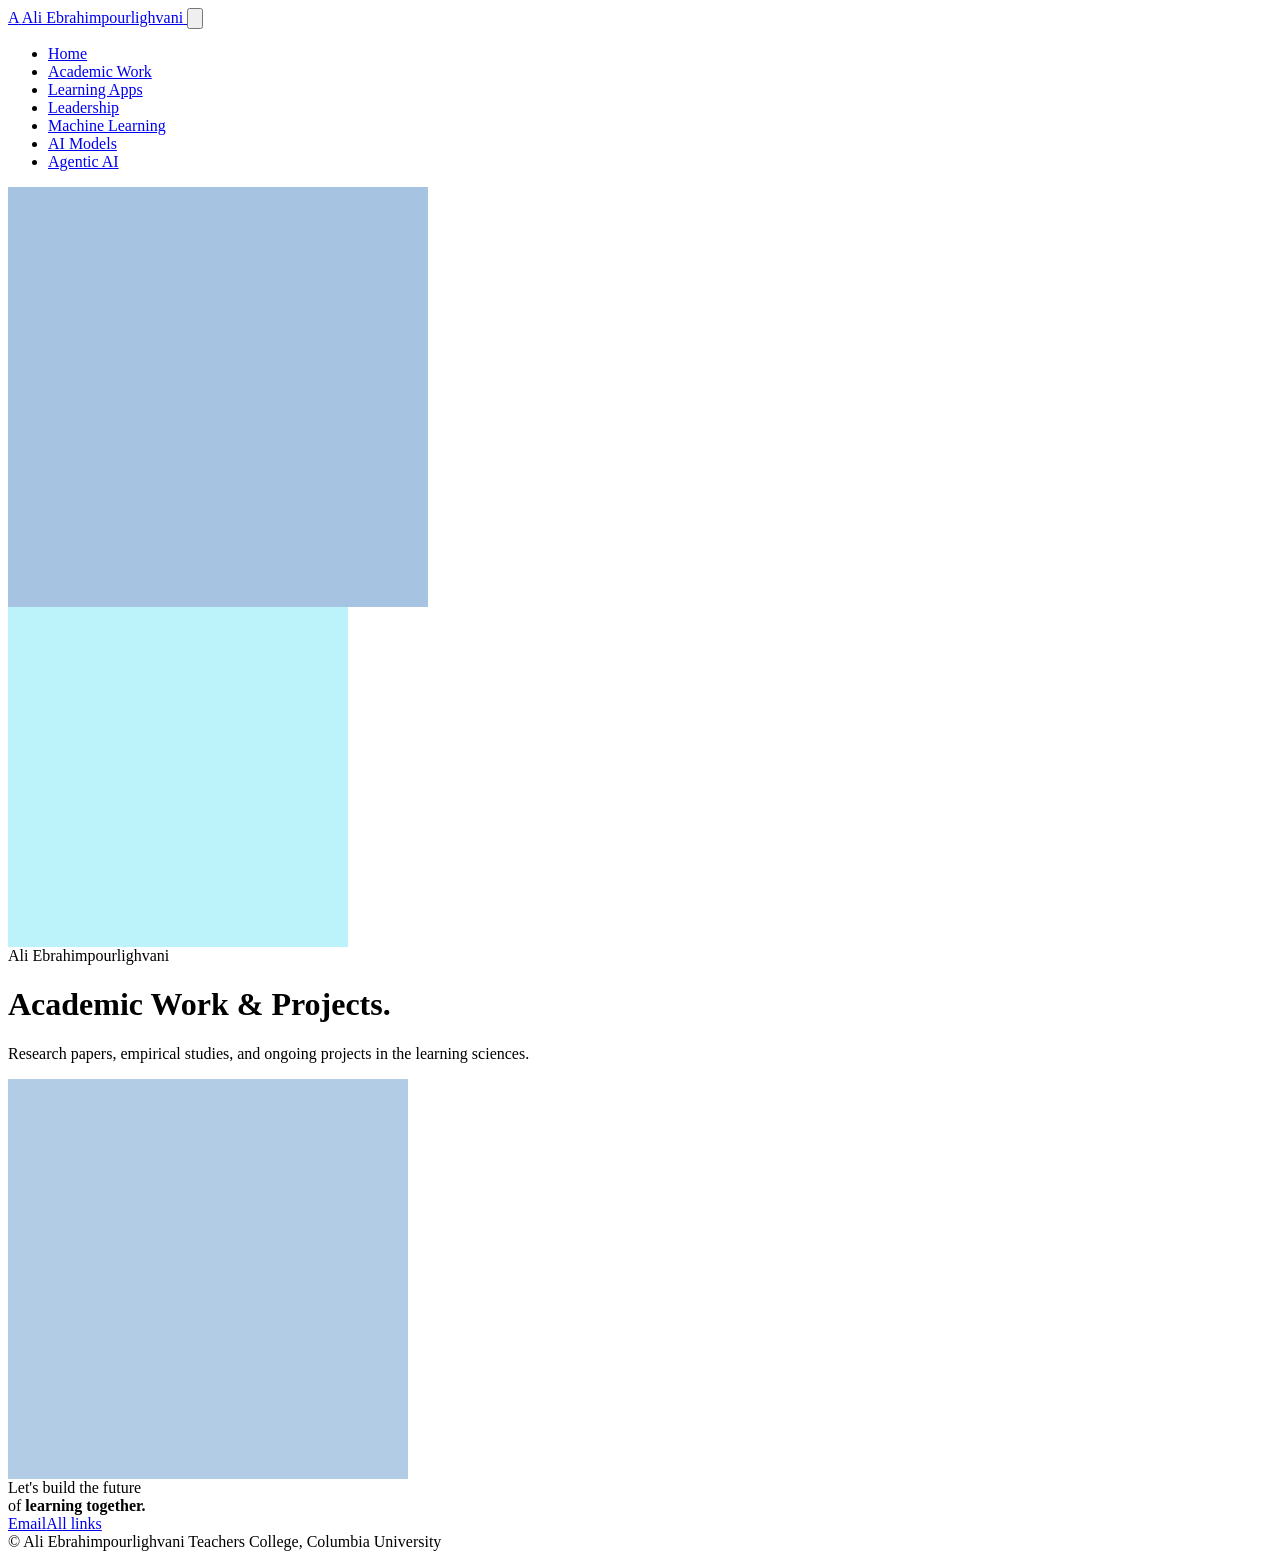
==== academic.html @ 847b02c2 "Add files via upload" ====
<!DOCTYPE html>
<html lang="en">
<head>
  <meta charset="UTF-8" />
  <meta name="viewport" content="width=device-width, initial-scale=1.0" />
  <title>Academic Work & Projects — Ali Ebrahimpourlighvani</title>
  <meta name="description" content="Research papers, empirical studies, and ongoing projects in the learning sciences." />
  <link rel="preconnect" href="https://fonts.googleapis.com" />
  <link rel="preconnect" href="https://fonts.gstatic.com" crossorigin />
  <link href="https://fonts.googleapis.com/css2?family=Fraunces:opsz,wght@9..144,300;9..144,400;9..144,500;9..144,600;9..144,700&family=Inter:wght@300;400;500;600;700&family=JetBrains+Mono:wght@400;500&display=swap" rel="stylesheet" />
  <link rel="stylesheet" href="css/style.css" />
</head>
<body>
  <nav class="site-nav">
    <div class="nav-inner">
      <a class="brand" href="index.html">
        <span class="mark">A</span>
        <span class="name">Ali Ebrahimpourlighvani</span>
      </a>
      <button id="nav-toggle" aria-label="Open menu" aria-expanded="false">
        <svg viewBox="0 0 24 24" aria-hidden="true"><line x1="3" y1="6" x2="21" y2="6"/><line x1="3" y1="12" x2="21" y2="12"/><line x1="3" y1="18" x2="21" y2="18"/></svg>
      </button>
      <ul class="nav-links">
        <li><a href="index.html">Home</a></li>
        <li><a href="academic.html">Academic Work</a></li>
        <li><a href="learning-apps.html">Learning Apps</a></li>
        <li><a href="leadership.html">Leadership</a></li>
        <li><a href="machine-learning.html">Machine Learning</a></li>
        <li><a href="ai-models.html">AI Models</a></li>
        <li><a href="agentic-ai.html">Agentic AI</a></li>
      </ul>
    </div>
  </nav>

  <div class="page-hero">
    <div class="blob" style="width:420px;height:420px;background:#0058A8;top:-160px;left:-120px;opacity:.35"></div>
    <div class="blob" style="width:340px;height:340px;background:#22D3EE;top:-60px;right:-100px;animation-delay:-7s;opacity:.3"></div>
    <header class="page-hero-inner reveal">
      <span class="tag" style="margin-bottom:1.2rem"><span class="dot"></span> Ali Ebrahimpourlighvani</span>
      <h1>Academic Work &amp; <b>Projects.</b></h1>
      <p class="lede">Research papers, empirical studies, and ongoing projects in the learning sciences.</p>
    </header>
  </div>

  <main class="page-main">
    <div id="cards" class="grid"></div>
  </main>

  <footer>
    <div class="blob" style="width:400px;height:400px;background:#0058A8;bottom:-200px;right:-100px;opacity:.3"></div>
    <div class="footer-inner">
      <div class="big">Let's build the future<br />of <b>learning together.</b></div>
      <div class="footer-links"><a href="mailto:ae2936@tc.columbia.edu">Email</a><a href="index.html#contact">All links</a></div>
    </div>
    <div class="footer-base">
      <span>&copy; <span data-year></span> Ali Ebrahimpourlighvani</span>
      <span>Teachers College, Columbia University</span>
    </div>
  </footer>

  <script src="data/content.js"></script>
  <script src="js/main.js"></script>
  <script>document.addEventListener("DOMContentLoaded", () => renderSection("academic"));</script>
</body>
</html>
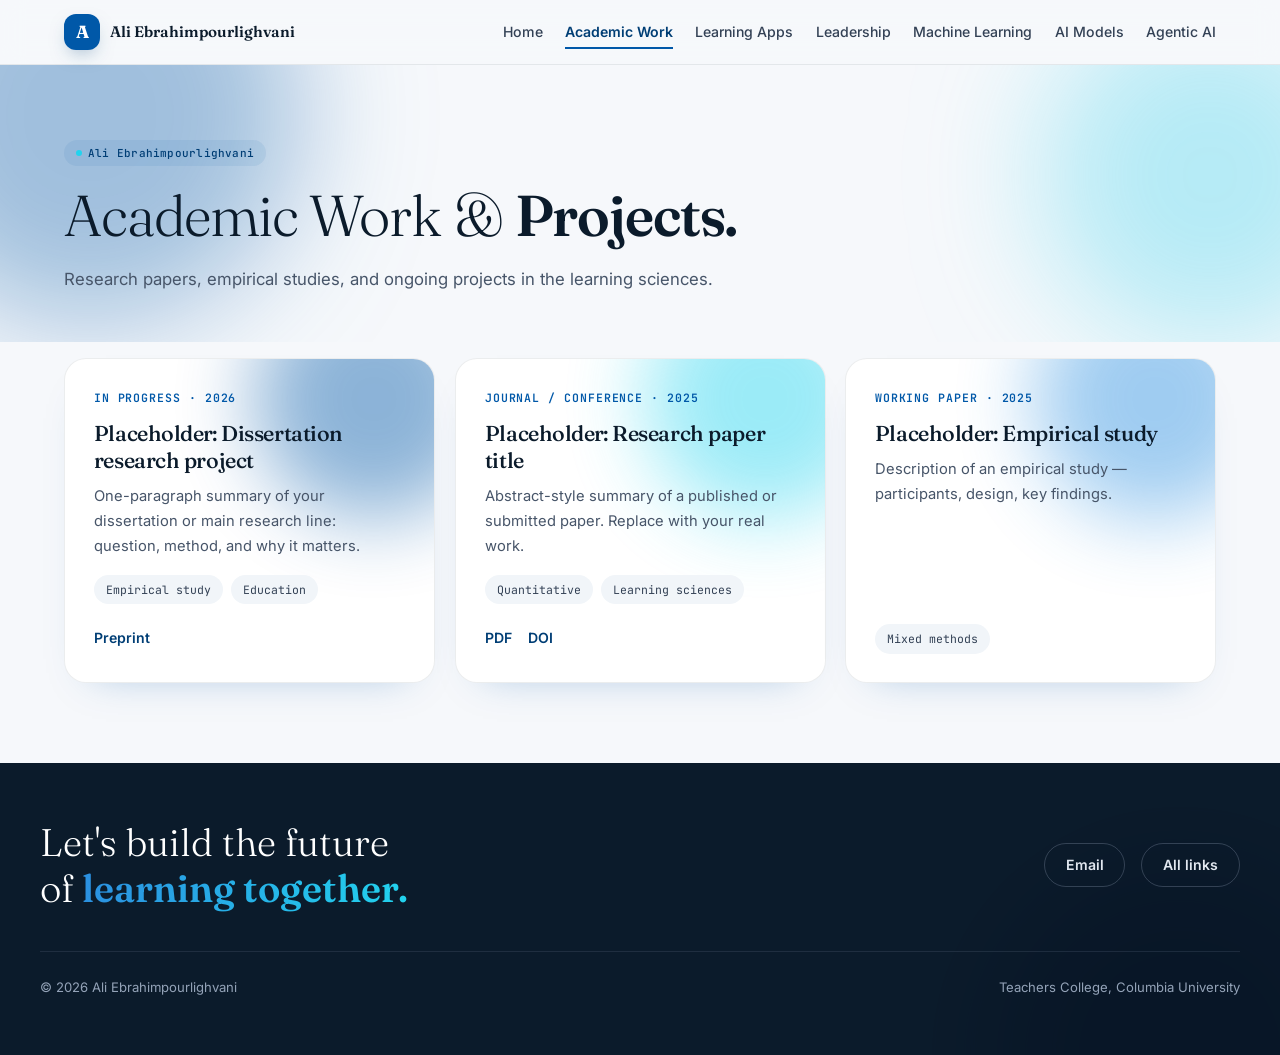
==== commit 98392383: "Add files via upload" ====
--- a/academic.html
+++ b/academic.html
@@ -8,7 +8,7 @@
   <link rel="preconnect" href="https://fonts.googleapis.com" />
   <link rel="preconnect" href="https://fonts.gstatic.com" crossorigin />
   <link href="https://fonts.googleapis.com/css2?family=Fraunces:opsz,wght@9..144,300;9..144,400;9..144,500;9..144,600;9..144,700&family=Inter:wght@300;400;500;600;700&family=JetBrains+Mono:wght@400;500&display=swap" rel="stylesheet" />
-  <link rel="stylesheet" href="css/style.css" />
+  <link rel="stylesheet" href="style.css" />
 </head>
 <body>
   <nav class="site-nav">
@@ -58,8 +58,8 @@
     </div>
   </footer>
 
-  <script src="data/content.js"></script>
-  <script src="js/main.js"></script>
+  <script src="content.js"></script>
+  <script src="main.js"></script>
   <script>document.addEventListener("DOMContentLoaded", () => renderSection("academic"));</script>
 </body>
 </html>
--- a/style.css
+++ b/style.css
@@ -0,0 +1,348 @@
+/* ============================================================
+   Ali Ebrahimpourlighvani — Personal Academic Website  v3
+   Design: 21st AI sketch (Take 1) + ui-ux-pro-max design system.
+   Fraunces display serif · Inter body · JetBrains Mono accents.
+   Columbia blue + cyan, animated gradient blobs, bento grid.
+   ============================================================ */
+
+:root {
+  --cu: #0058a8;
+  --cu-deep: #003e75;
+  --cu-light: #2b8fe0;
+  --cyan: #22d3ee;
+  --ink: #0b1b2b;
+  --paper: #f6f8fb;
+  --paper-2: #eef3f9;
+  --slate: #475569;
+  --slate-light: #64748b;
+  --line: rgba(11, 27, 43, 0.08);
+  --font-display: "Fraunces", Georgia, serif;
+  --font-body: "Inter", -apple-system, "Segoe UI", sans-serif;
+  --font-mono: "JetBrains Mono", ui-monospace, monospace;
+  --maxw: 1200px;
+  --ease: cubic-bezier(0.2, 0.7, 0.2, 1);
+}
+
+* { margin: 0; padding: 0; box-sizing: border-box; }
+html { scroll-behavior: smooth; }
+body {
+  font-family: var(--font-body);
+  color: var(--ink);
+  background: var(--paper);
+  line-height: 1.7;
+  min-height: 100vh;
+  display: flex; flex-direction: column;
+  overflow-x: hidden;
+  -webkit-font-smoothing: antialiased;
+}
+
+h1, h2, h3 { font-family: var(--font-display); letter-spacing: -0.02em; font-weight: 500; }
+a { color: var(--cu); text-decoration: none; cursor: pointer; }
+a:focus-visible, button:focus-visible { outline: 3px solid var(--cyan); outline-offset: 3px; border-radius: 6px; }
+
+.mono { font-family: var(--font-mono); }
+.grad-text {
+  background: linear-gradient(100deg, var(--cu) 0%, var(--cu-light) 40%, var(--cyan) 100%);
+  -webkit-background-clip: text; background-clip: text; color: transparent;
+  background-size: 200% auto; animation: shine 6s linear infinite;
+}
+@keyframes shine { to { background-position: 200% center; } }
+
+/* ---------- Animated gradient blobs ---------- */
+.blob {
+  position: absolute; border-radius: 50%; filter: blur(60px); opacity: 0.5;
+  mix-blend-mode: multiply; animation: float 18s ease-in-out infinite;
+  pointer-events: none;
+}
+@keyframes float {
+  0%, 100% { transform: translate(0, 0) scale(1); }
+  33% { transform: translate(40px, -30px) scale(1.15); }
+  66% { transform: translate(-30px, 25px) scale(0.95); }
+}
+
+/* ---------- Reveal on scroll ---------- */
+.reveal { opacity: 0; transform: translateY(22px); transition: opacity 0.6s var(--ease), transform 0.6s var(--ease); }
+.reveal.visible { opacity: 1; transform: none; }
+
+@media (prefers-reduced-motion: reduce) {
+  * { animation: none !important; transition: none !important; }
+  .reveal { opacity: 1; transform: none; }
+  html { scroll-behavior: auto; }
+}
+
+/* ---------- Nav ---------- */
+nav.site-nav {
+  position: sticky; top: 0; z-index: 100;
+  backdrop-filter: blur(12px);
+  background: rgba(246, 248, 251, 0.75);
+  border-bottom: 1px solid var(--line);
+}
+.nav-inner {
+  max-width: var(--maxw); margin: 0 auto; padding: 0 1.5rem;
+  height: 64px; display: flex; align-items: center; justify-content: space-between; gap: 1rem;
+}
+.brand { display: flex; align-items: center; gap: 0.65rem; }
+.brand .mark {
+  display: grid; place-items: center; width: 36px; height: 36px; border-radius: 12px;
+  background: var(--cu); color: #fff; font-family: var(--font-display);
+  font-weight: 700; font-size: 1.1rem; box-shadow: 0 8px 20px -8px rgba(0, 62, 117, 0.5);
+}
+.brand .name { font-family: var(--font-display); font-weight: 600; font-size: 0.95rem; color: var(--ink); }
+.nav-links { display: flex; align-items: center; gap: 1.4rem; list-style: none; }
+.nav-links a {
+  position: relative; color: #334155; font-size: 0.88rem; font-weight: 500;
+  padding: 0.4rem 0; white-space: nowrap;
+}
+.nav-links a::after {
+  content: ""; position: absolute; left: 0; bottom: -2px; width: 0; height: 2px;
+  background: var(--cu); transition: width 0.3s var(--ease);
+}
+.nav-links a:hover::after, .nav-links a.active::after { width: 100%; }
+.nav-links a.active { color: var(--cu-deep); font-weight: 600; }
+#nav-toggle {
+  display: none; background: none; border: 1px solid var(--line); color: var(--ink);
+  border-radius: 10px; padding: 0.5rem 0.7rem; cursor: pointer; min-width: 44px; min-height: 44px;
+}
+#nav-toggle svg { width: 20px; height: 20px; stroke: currentColor; fill: none; stroke-width: 2; stroke-linecap: round; }
+
+/* ---------- Buttons ---------- */
+.btn-primary {
+  position: relative; overflow: hidden; display: inline-flex; align-items: center; gap: 0.5rem;
+  color: #fff; border-radius: 999px; padding: 0.85rem 1.7rem; min-height: 44px;
+  font-size: 0.9rem; font-weight: 600;
+  background: linear-gradient(135deg, var(--cu) 0%, var(--cu-deep) 100%);
+  box-shadow: 0 12px 30px -10px rgba(0, 88, 168, 0.6), inset 0 0 0 1px rgba(255, 255, 255, 0.1);
+  transition: transform 0.3s var(--ease), box-shadow 0.3s var(--ease);
+}
+.btn-primary:hover { transform: translateY(-2px); box-shadow: 0 18px 40px -10px rgba(0, 88, 168, 0.7); text-decoration: none; }
+.btn-primary::after {
+  content: ""; position: absolute; top: 0; left: -100%; width: 60%; height: 100%;
+  background: linear-gradient(90deg, transparent, rgba(255, 255, 255, 0.35), transparent);
+  transform: skewX(-20deg); transition: left 0.7s var(--ease);
+}
+.btn-primary:hover::after { left: 130%; }
+.btn-ghost {
+  display: inline-flex; align-items: center; gap: 0.5rem;
+  border-radius: 999px; padding: 0.85rem 1.7rem; min-height: 44px;
+  font-size: 0.9rem; font-weight: 600; color: var(--cu-deep);
+  background: #fff; border: 1px solid rgba(0, 88, 168, 0.25);
+  transition: all 0.3s var(--ease);
+}
+.btn-ghost:hover { background: var(--cu); color: #fff; border-color: var(--cu); transform: translateY(-2px); text-decoration: none; }
+.btn-primary svg, .btn-ghost svg { width: 16px; height: 16px; stroke: currentColor; fill: none; stroke-width: 2.5; stroke-linecap: round; stroke-linejoin: round; }
+
+/* ---------- Tag chip ---------- */
+.tag {
+  display: inline-flex; align-items: center; gap: 6px; font-size: 11px; font-weight: 500;
+  padding: 4px 12px; border-radius: 999px; background: rgba(0, 88, 168, 0.08);
+  color: var(--cu-deep); font-family: var(--font-mono); letter-spacing: 0.02em;
+}
+.tag .dot { width: 6px; height: 6px; border-radius: 50%; background: var(--cyan); animation: pulse 2s infinite; }
+@keyframes pulse { 50% { box-shadow: 0 0 0 6px rgba(34, 211, 238, 0.15); } }
+
+/* ---------- Hero ---------- */
+.hero-section { position: relative; padding: 5.5rem 0 0; overflow: hidden; }
+.hero {
+  position: relative; max-width: var(--maxw); margin: 0 auto; padding: 0 1.5rem;
+  display: grid; grid-template-columns: 7fr 5fr; gap: 4rem; align-items: center;
+}
+.hero-text .kicker-row { display: flex; align-items: center; gap: 0.8rem; margin-bottom: 1.4rem; flex-wrap: wrap; }
+.hero-text .loc { font-family: var(--font-mono); font-size: 0.75rem; color: var(--slate-light); }
+.hero-text h1 { font-size: clamp(2.6rem, 6.5vw, 5rem); line-height: 1.0; font-weight: 300; }
+.hero-text h1 b { font-weight: 600; }
+.hero-text .tagline { margin-top: 1.5rem; font-size: 1.15rem; color: #334155; max-width: 34rem; }
+.hero-text .tagline em { font-style: normal; color: var(--cu-deep); font-weight: 600; }
+.hero-cta { margin-top: 2.2rem; display: flex; flex-wrap: wrap; gap: 1rem; align-items: center; }
+.hero-stats { margin-top: 3rem; display: flex; align-items: center; gap: 2rem; flex-wrap: wrap; }
+.hero-stats .stat .num { font-family: var(--font-display); font-weight: 600; font-size: 1.7rem; color: var(--cu-deep); line-height: 1.2; }
+.hero-stats .stat .lbl { font-size: 0.7rem; text-transform: uppercase; letter-spacing: 0.1em; color: var(--slate-light); }
+.hero-stats .sep { width: 1px; height: 40px; background: #cbd5e1; }
+
+/* Portrait */
+.portrait-wrap { position: relative; justify-self: center; }
+.portrait-frame {
+  position: relative; border-radius: 28px; overflow: hidden;
+  width: min(400px, 82vw); aspect-ratio: 4 / 5;
+  box-shadow: 0 40px 80px -30px rgba(0, 62, 117, 0.55), 0 0 0 1px var(--line);
+}
+.portrait-frame::after {
+  content: ""; position: absolute; inset: 0; pointer-events: none;
+  background: linear-gradient(180deg, transparent 40%, rgba(0, 62, 117, 0.55) 100%);
+}
+.portrait-frame img { width: 100%; height: 100%; object-fit: cover; transition: transform 1.2s var(--ease); }
+.portrait-frame:hover img { transform: scale(1.05); }
+.portrait-frame .caption { position: absolute; bottom: 20px; left: 20px; right: 20px; z-index: 2; color: #fff; }
+.portrait-frame .caption .k { font-family: var(--font-mono); font-size: 10px; text-transform: uppercase; letter-spacing: 0.2em; opacity: 0.8; }
+.portrait-frame .caption .v { font-family: var(--font-display); font-size: 1.1rem; font-weight: 500; margin-top: 0.2rem; }
+.photo-placeholder {
+  width: 100%; height: 100%;
+  display: flex; flex-direction: column; align-items: center; justify-content: center; gap: 0.7rem;
+  background: linear-gradient(135deg, var(--cu), var(--cu-light) 60%, var(--cyan)); color: #fff; text-align: center; padding: 1.4rem;
+}
+.photo-placeholder .initials { font-family: var(--font-display); font-size: 4.5rem; font-weight: 600; }
+.photo-placeholder small { font-size: 0.8rem; opacity: 0.92; max-width: 220px; line-height: 1.5; }
+
+/* Floating chips */
+.chip {
+  position: absolute; z-index: 3; background: #fff; border-radius: 18px;
+  box-shadow: 0 20px 40px -16px rgba(0, 62, 117, 0.3); border: 1px solid var(--line);
+  padding: 0.8rem 1rem;
+}
+.chip.left { left: -28px; top: 52px; display: flex; align-items: center; gap: 0.7rem; }
+.chip.right { right: -18px; bottom: 90px; max-width: 210px; }
+.chip .chip-icon {
+  width: 36px; height: 36px; border-radius: 10px; color: #fff;
+  background: linear-gradient(135deg, var(--cu), var(--cyan)); display: grid; place-items: center;
+}
+.chip .chip-icon svg { width: 18px; height: 18px; stroke: currentColor; fill: none; stroke-width: 2; stroke-linecap: round; }
+.chip .k { font-family: var(--font-mono); font-size: 10px; color: var(--slate-light); text-transform: uppercase; letter-spacing: 0.1em; }
+.chip .v { font-size: 0.85rem; font-weight: 600; color: #1e293b; line-height: 1.35; margin-top: 2px; }
+
+/* ---------- Marquee ---------- */
+.marquee-band { position: relative; margin-top: 4.5rem; border-top: 1px solid var(--line); border-bottom: 1px solid var(--line); background: rgba(255, 255, 255, 0.45); overflow: hidden; }
+.marquee { display: flex; gap: 3rem; width: max-content; animation: scroll 30s linear infinite; padding: 1rem 0; }
+.marquee > div { display: flex; gap: 3rem; align-items: center; font-family: var(--font-mono); font-size: 0.8rem; text-transform: uppercase; letter-spacing: 0.15em; color: var(--slate-light); }
+.marquee .diamond { color: var(--cu); }
+@keyframes scroll { to { transform: translateX(-50%); } }
+@media (prefers-reduced-motion: reduce) { .marquee { animation: none; flex-wrap: wrap; width: auto; padding: 1rem 1.5rem; } }
+
+/* ---------- Sections ---------- */
+section.block { position: relative; padding: 5.5rem 0; }
+section.block.alt { background: var(--paper-2); }
+.block-inner { max-width: var(--maxw); margin: 0 auto; padding: 0 1.5rem; }
+.block-head { display: flex; flex-wrap: wrap; align-items: flex-end; justify-content: space-between; gap: 1.5rem; margin-bottom: 3rem; }
+.block-head h2 { font-size: clamp(2rem, 4.5vw, 3.4rem); font-weight: 300; line-height: 1.05; }
+.block-head h2 b { font-weight: 600; }
+.block-head .lede { max-width: 24rem; color: var(--slate); font-size: 0.98rem; }
+
+/* ---------- Bento grid ---------- */
+.bento-grid { display: grid; grid-template-columns: repeat(4, 1fr); gap: 1.25rem; grid-auto-rows: minmax(215px, auto); }
+.bento {
+  position: relative; overflow: hidden; border-radius: 22px; padding: 1.8rem;
+  background: #fff; border: 1px solid var(--line); display: block; color: var(--ink);
+  box-shadow: inset 0 1px 0 rgba(255, 255, 255, 0.6), 0 18px 40px -28px rgba(0, 88, 168, 0.35);
+  transition: transform 0.4s var(--ease), box-shadow 0.4s var(--ease), border-color 0.4s var(--ease);
+  transform-style: preserve-3d; will-change: transform;
+}
+.bento:hover {
+  border-color: rgba(0, 88, 168, 0.35); text-decoration: none;
+  box-shadow: inset 0 1px 0 rgba(255, 255, 255, 0.8), 0 30px 60px -24px rgba(0, 88, 168, 0.45);
+}
+.bento.span2 { grid-column: span 2; }
+.bento.rows2 { grid-row: span 2; }
+.bento .sheen {
+  position: absolute; inset: 0; pointer-events: none;
+  background: linear-gradient(115deg, transparent 30%, rgba(34, 211, 238, 0.18) 50%, transparent 70%);
+  transform: translateX(-120%); transition: transform 0.9s ease;
+}
+.bento:hover .sheen { transform: translateX(120%); }
+.bento .corner-grad { position: absolute; width: 240px; height: 240px; border-radius: 50%; filter: blur(40px); opacity: 0.45; transition: opacity 0.4s; top: -80px; right: -60px; pointer-events: none; }
+.bento:hover .corner-grad { opacity: 0.8; }
+.bento .inner { position: relative; display: flex; flex-direction: column; height: 100%; }
+.icon-tile {
+  width: 54px; height: 54px; border-radius: 14px; display: grid; place-items: center;
+  background: linear-gradient(135deg, rgba(0, 88, 168, 0.12), rgba(34, 211, 238, 0.18));
+  color: var(--cu); transition: transform 0.4s var(--ease);
+}
+.icon-tile svg { width: 26px; height: 26px; stroke: currentColor; fill: none; stroke-width: 1.8; stroke-linecap: round; stroke-linejoin: round; }
+.bento:hover .icon-tile { transform: translateY(-2px) rotate(-6deg) scale(1.06); }
+.bento .top-row { display: flex; align-items: flex-start; justify-content: space-between; }
+.bento h3 { font-size: 1.35rem; margin-top: 1.3rem; line-height: 1.25; }
+.bento.span2 h3 { font-size: 1.7rem; }
+.bento p { color: var(--slate); font-size: 0.92rem; margin-top: 0.6rem; max-width: 28rem; }
+.bento .go {
+  margin-top: auto; padding-top: 1.3rem; display: inline-flex; align-items: center; gap: 0.5rem;
+  font-size: 0.88rem; font-weight: 600; color: var(--cu-deep);
+}
+.bento .go svg { width: 16px; height: 16px; stroke: currentColor; fill: none; stroke-width: 2.5; stroke-linecap: round; stroke-linejoin: round; transition: transform 0.3s var(--ease); }
+.bento:hover .go svg { transform: translateX(4px); }
+.pill { font-family: var(--font-mono); font-size: 0.72rem; padding: 0.3rem 0.75rem; border-radius: 999px; background: #f1f5f9; color: #334155; }
+.pills { display: flex; flex-wrap: wrap; gap: 0.5rem; margin-top: 1rem; }
+
+/* ---------- Content cards (section pages, rendered from data) ---------- */
+.grid { display: grid; grid-template-columns: repeat(auto-fill, minmax(320px, 1fr)); gap: 1.25rem; }
+.card-meta { font-family: var(--font-mono); color: var(--cu); font-size: 0.72rem; font-weight: 600; text-transform: uppercase; letter-spacing: 0.08em; }
+.card h3 { font-size: 1.35rem; margin-top: 0.8rem; }
+.card p { flex: 1; }
+.card-links { display: flex; flex-wrap: wrap; gap: 1rem; margin-top: 1.1rem; }
+.card-links a { font-size: 0.88rem; font-weight: 600; color: var(--cu-deep); min-height: 32px; display: inline-flex; align-items: center; }
+.card-links a:hover { color: var(--cu); text-decoration: underline; }
+
+/* ---------- News timeline ---------- */
+.timeline { position: relative; padding-left: 2rem; }
+.timeline::before {
+  content: ""; position: absolute; left: 8px; top: 6px; bottom: 6px; width: 2px;
+  background: linear-gradient(180deg, var(--cu), var(--cyan));
+  border-radius: 2px;
+}
+.tl-item { position: relative; padding: 0 0 2rem 1.4rem; }
+.tl-item:last-child { padding-bottom: 0; }
+.tl-dot {
+  position: absolute; left: -2rem; top: 4px; width: 18px; height: 18px; border-radius: 50%;
+  background: #fff; border: 3px solid var(--cu); box-shadow: 0 0 0 4px rgba(0, 88, 168, 0.12);
+  transition: transform 0.3s var(--ease), box-shadow 0.3s var(--ease), border-color 0.3s var(--ease);
+}
+.tl-item:hover .tl-dot { transform: scale(1.25); box-shadow: 0 0 0 6px rgba(34, 211, 238, 0.25); border-color: var(--cyan); }
+.tl-card {
+  background: #fff; border: 1px solid var(--line); border-radius: 18px; padding: 1.3rem 1.5rem;
+  transition: transform 0.35s var(--ease), border-color 0.35s var(--ease), box-shadow 0.35s var(--ease);
+}
+.tl-item:hover .tl-card { transform: translateY(-4px); border-color: rgba(0, 88, 168, 0.3); box-shadow: 0 20px 40px -24px rgba(0, 88, 168, 0.4); }
+.tl-card .date { font-family: var(--font-mono); font-size: 0.75rem; color: var(--cu); font-weight: 600; letter-spacing: 0.05em; }
+.tl-card h3 { font-size: 1.2rem; margin-top: 0.3rem; }
+.tl-card p { color: var(--slate); font-size: 0.92rem; margin-top: 0.3rem; }
+
+/* ---------- Page hero (section pages) ---------- */
+.page-hero { position: relative; padding: 4.5rem 0 3rem; overflow: hidden; }
+.page-hero-inner { position: relative; max-width: var(--maxw); margin: 0 auto; padding: 0 1.5rem; }
+.page-hero h1 { font-size: clamp(2.2rem, 5vw, 3.6rem); font-weight: 300; line-height: 1.05; }
+.page-hero h1 b { font-weight: 600; }
+.page-hero .lede { color: var(--slate); margin-top: 1.2rem; max-width: 64ch; font-size: 1.05rem; }
+
+main.page-main { max-width: var(--maxw); margin: 0 auto; padding: 1rem 1.5rem 5rem; width: 100%; flex: 1; }
+
+/* ---------- Footer ---------- */
+footer {
+  position: relative; background: var(--ink); color: #94a3b8; overflow: hidden;
+  padding: 3.5rem 1.5rem; margin-top: auto;
+}
+.footer-inner { position: relative; max-width: var(--maxw); margin: 0 auto; display: flex; flex-wrap: wrap; justify-content: space-between; gap: 2rem; align-items: center; }
+.footer-inner .big { font-family: var(--font-display); color: #fff; font-size: clamp(1.6rem, 3.5vw, 2.4rem); font-weight: 300; line-height: 1.2; }
+.footer-inner .big b { font-weight: 600; background: linear-gradient(100deg, var(--cu-light), var(--cyan)); -webkit-background-clip: text; background-clip: text; color: transparent; }
+.footer-links { display: flex; flex-wrap: wrap; gap: 1rem; }
+.footer-links a {
+  display: inline-flex; align-items: center; min-height: 44px; padding: 0.5rem 1.3rem;
+  border: 1px solid rgba(148, 163, 184, 0.3); border-radius: 999px; color: #e2e8f0;
+  font-size: 0.88rem; font-weight: 600; transition: all 0.3s var(--ease);
+}
+.footer-links a:hover { border-color: var(--cyan); color: var(--cyan); transform: translateY(-2px); text-decoration: none; }
+.footer-base { position: relative; max-width: var(--maxw); margin: 2.5rem auto 0; padding-top: 1.5rem; border-top: 1px solid rgba(148, 163, 184, 0.15); font-size: 0.82rem; display: flex; flex-wrap: wrap; gap: 0.8rem; justify-content: space-between; }
+
+/* ---------- Responsive ---------- */
+@media (max-width: 1024px) {
+  .bento-grid { grid-template-columns: repeat(2, 1fr); }
+  .bento.span2 { grid-column: span 2; }
+}
+@media (max-width: 900px) {
+  #nav-toggle { display: block; }
+  .nav-links {
+    display: none; position: absolute; top: 64px; left: 0; right: 0;
+    flex-direction: column; align-items: flex-start; gap: 0;
+    background: #fff; border-bottom: 1px solid var(--line);
+    padding: 0.6rem 1.5rem 1rem; box-shadow: 0 20px 40px -20px rgba(0, 62, 117, 0.25);
+  }
+  .nav-links.open { display: flex; }
+  .nav-links a { padding: 0.7rem 0; width: 100%; }
+  .hero { grid-template-columns: 1fr; gap: 3rem; text-align: center; }
+  .portrait-wrap { order: -1; }
+  .hero-text .kicker-row, .hero-cta, .hero-stats { justify-content: center; }
+  .hero-text .tagline { margin-left: auto; margin-right: auto; }
+  .chip.left { left: 0; }
+  .chip.right { right: 0; }
+}
+@media (max-width: 640px) {
+  .bento-grid { grid-template-columns: 1fr; }
+  .bento.span2 { grid-column: auto; }
+  .bento.rows2 { grid-row: auto; }
+  .chip { display: none !important; }
+}
